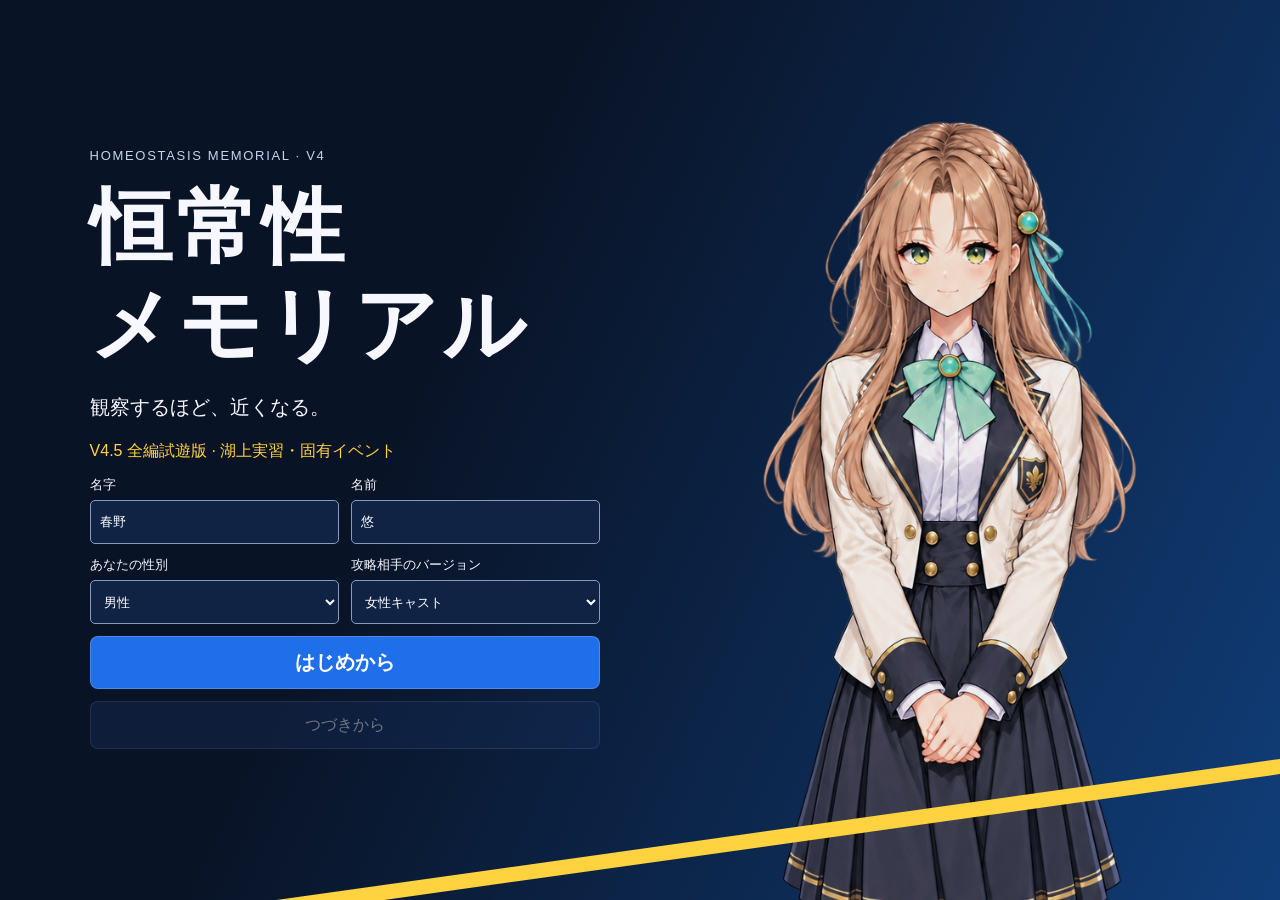
==== index.html @ cae281d7 "Normalize exported text file endings" ====
<!doctype html>
<html lang="ja"><head><meta charset="utf-8"><meta name="viewport" content="width=device-width,initial-scale=1,viewport-fit=cover"><meta name="theme-color" content="#0B1020"><title>恒常性メモリアル V4</title><link rel="stylesheet" href="style-v4.css"><link rel="stylesheet" href="stage-v4.css?v=v45lake-final2"><link rel="stylesheet" href="full-v4.css?v=v45lake-final2"></head>
<body><main id="app">
<section id="title-screen" class="screen title-screen">
 <div class="title-art" aria-hidden="true"><img id="title-art" alt=""></div>
 <div class="title-copy"><p class="eyebrow">HOMEOSTASIS MEMORIAL · V4</p><h1>恒常性<br>メモリアル</h1><p class="tagline">観察するほど、近くなる。</p><span class="edition">V4.5 全編試遊版 · 湖上実習・固有イベント</span>
 <form id="start-form"><label>名字<input id="player-sei" value="春野" maxlength="12" autocomplete="off"></label><label>名前<input id="player-mei" value="悠" maxlength="12" autocomplete="off"></label>
 <label>あなたの性別<select id="player-gender"><option value="male">男性</option><option value="female">女性</option></select></label>
 <label>攻略相手のバージョン<select id="cast-gender"><option value="female">女性キャスト</option><option value="male">男性キャスト</option></select></label>
 <button type="submit" class="primary">はじめから</button></form>
 <button id="load-title">つづきから</button><p id="title-status" role="status"></p></div>
</section>
<section id="game-screen" class="screen" hidden>
 <div id="scene-background" class="scene-background"></div><div class="color-wash"></div>
 <header class="hud"><div class="date-tag"><strong id="date-text"></strong><span id="time-text"></span></div><span id="place-text"></span><div class="tools"><button id="map-button">マップ</button><button id="history-button">履歴</button><button id="notebook-button">手帳</button><button id="save-button">保存</button><button id="settings-button" aria-label="設定">設定</button></div><div id="status-strip" class="status-strip" role="group" aria-label="現在の能力とストレス"></div></header>
 <div id="cast-stage" class="portrait-area" aria-hidden="true"></div>
 <div id="status-toast" role="status"></div>
 <div id="growth-feedback" role="status" aria-live="polite" aria-atomic="true" hidden></div>
 <button id="dialogue" class="dialogue" aria-label="台詞を進める"><span id="speaker"></span><span id="dialogue-text"></span><span class="next-mark" aria-hidden="true">▼</span></button>
 <section id="choice-panel" class="choice-panel" aria-label="選択肢" hidden><h2 id="question"></h2><div id="choice-buttons"></div></section>
 <section id="activity-panel" hidden aria-label="試験・体育祭"></section>
 <section id="milestone" class="milestone" hidden><p id="completion-eyebrow" class="eyebrow"></p><h2 id="completion-title"></h2><p id="completion-text"></p><button id="milestone-notebook">生徒手帳を見る</button><button id="back-title">タイトルへ</button></section>
 <div id="transition" class="transition" hidden><span id="transition-title"></span></div>
</section>
</main>
<dialog id="modal"><div class="modal-heading"><h2 id="modal-title"></h2><button id="close-modal" aria-label="閉じる">閉じる</button></div><div id="modal-content"></div></dialog>
<script src="source-version.js?v=v45lake-final2"></script><script src="game-v4.js?v=v45lake-final2"></script><script src="backgrounds.js?v=night-20261017"></script><script src="characters.js"></script><script src="stage-metrics.js"></script><script src="asset-manifest.js?v=v45lake-final2"></script><script src="rng-v4.js"></script><script src="localization-v4.js?v=v45lake-final2"></script><script src="performance-assets-v45.js?v=20261018"></script><script src="performance-cues-v45.js?v=20261018"></script><script src="presentation-v45.js?v=performance-20261018"></script><script src="core-v45.js?v=v45lake-final2"></script><script src="playtest-content-v4.js?v=v45lake-final2"></script><script src="playtest-revision-v4.js?v=v45lake-final2"></script><script src="v45-runtime-policy.js?v=bgm-context-20261017"></script><script src="v45-display-patches.js"></script><script src="playtest-revision-v45.js?v=solo-walk-20261018"></script><script src="lake-sprites-v45.js"></script><script src="audio-v4.js?v=v45lake-final2"></script><script src="growth-feedback-v4.js?v=growth-floor-20261017"></script><script src="game-widgets-v4.js?v=v45lake-final2"></script><script src="date-invitation-v45.js?v=20261017"></script><script src="choice-presentation-v45.js?v=20261017"></script><script src="app-v45.js?v=performance-20261018"></script>
</body></html>
---- style-v4.css ----
:root{color-scheme:dark;--blue:#1F6FEB;--yellow:#FFD23F;--ink:#0B1020;--paper:#f7f8ff;font-family:-apple-system,BlinkMacSystemFont,"Hiragino Kaku Gothic ProN","Yu Gothic",sans-serif}*{box-sizing:border-box}body{margin:0;background:var(--ink);color:var(--paper);overflow:hidden}button,input,select{font:inherit}button{min-height:48px;padding:12px 22px;border:1px solid #a5bce155;border-radius:8px;background:#162d58;color:white;cursor:pointer;touch-action:manipulation}button:hover{background:#21447b}button:focus-visible,input:focus-visible,select:focus-visible{outline:3px solid var(--yellow);outline-offset:3px}button:disabled{opacity:.4;cursor:default}[hidden]{display:none!important}.screen{position:relative;width:100%;height:100dvh;min-height:500px;overflow:hidden}.title-screen{display:flex;align-items:center;background:linear-gradient(115deg,#091326 35%,#103d78)}.title-screen:after{content:"";position:absolute;width:150%;height:15px;background:var(--yellow);bottom:7%;left:-10%;transform:rotate(-8deg)}.title-copy{position:relative;z-index:2;margin:0 7%;width:min(510px,49%)}.eyebrow{font-size:13px;letter-spacing:.13em;color:#c7d4ed}h1{font-size:clamp(40px,6.5vw,82px);line-height:1.2;letter-spacing:.05em;margin:15px 0}h2{font-size:24px}.tagline{font-size:20px}.edition{display:inline-block;color:var(--yellow);margin-bottom:14px}form{display:grid;grid-template-columns:1fr 1fr;gap:12px}label{font-size:13px;display:grid;gap:6px}input,select{width:100%;min-height:44px;border:1px solid #859cc0;background:#102344;color:white;padding:9px;border-radius:5px}.primary{grid-column:1/-1;background:var(--blue);font-weight:700;font-size:20px}#load-title{margin-top:12px;width:100%}.title-art{position:absolute;right:-8%;top:5%;height:160%;width:68%;opacity:.95}.title-art img{height:100%;width:100%;object-fit:contain}.scene-background{position:absolute;inset:0;background:radial-gradient(ellipse at 20% 10%,#83a0b8,#30576b 60%,#102944)}.scene-background[data-place=gate]{background:linear-gradient(170deg,#efa97d,#a2bac8 45%,#314e58)}.scene-background[data-place=roof]{background:linear-gradient(#83b5df,#d5e2f0 62%,#577d9b)}.scene-background[data-place=class],.scene-background[data-place=library]{background:linear-gradient(115deg,#c5c7aa,#a0bec7 60%,#547481)}.scene-background[data-place=camp]{background:linear-gradient(#e0a57e,#4d7862 65%,#a37c54)}.scene-background[data-place^=dream]{background:radial-gradient(ellipse,#f1ecff,#7f95b4 70%,#66627d)}.color-wash{position:absolute;inset:0;background:linear-gradient(0deg,#071020bb,transparent 65%)}.hud{position:absolute;z-index:4;top:0;left:0;right:0;display:flex;align-items:center;gap:22px;padding:18px 24px;background:linear-gradient(#071020dd,transparent)}.date-tag{display:grid;background:var(--blue);padding:12px 26px;transform:skew(-8deg);box-shadow:6px 5px 0 #09172f}.date-tag strong{font-size:24px;color:var(--yellow)}.date-tag span{font-size:13px}.tools{display:flex;gap:8px;margin-left:auto}.tools button{padding:8px 14px;background:#0b1729e8}.portrait-area{position:absolute;inset:0 0 3%;pointer-events:none;overflow:hidden}#portrait{position:absolute;top:7%;left:50%;height:153%;width:auto;max-width:none;transform:translateX(-50%);object-fit:contain}.dialogue{position:absolute;z-index:5;left:3%;right:3%;bottom:3%;width:94%;min-height:27%;height:auto;text-align:left;padding:40px 48px 34px;background:#0b1425f7;border:2px solid #6b9edb;border-left:9px solid var(--blue);border-radius:2px;box-shadow:0 10px 50px #0008;white-space:normal}.dialogue:hover{background:#101b2ff7}#speaker{display:block;position:absolute;top:-25px;left:20px;min-width:150px;padding:6px 25px;background:var(--blue);font-size:20px;font-weight:700;transform:skew(-8deg)}#dialogue-text{display:block;font-size:clamp(19px,2vw,25px);line-height:1.8;white-space:pre-wrap}.next-mark{position:absolute;right:22px;bottom:15px;color:var(--yellow)}.choice-panel{position:absolute;z-index:6;right:4%;top:23%;width:min(640px,65%);max-height:70%;overflow:auto;padding:15px;background:#0b1020e8}.choice-panel h2{margin:8px 10px 20px;font-size:21px}.choice-panel #choice-buttons{display:grid;gap:10px}.choice-panel button{min-height:64px;text-align:left;background:#1558b6;border-left:6px solid white;font-size:18px}.choice-panel button:active{border-color:var(--yellow);transform:translateX(-3px)}.milestone{position:absolute;z-index:9;inset:15%;padding:30px;background:#0b1020f5;text-align:center;border:2px solid var(--blue)}#status-toast{position:absolute;z-index:5;top:125px;left:25px;font-size:14px;max-width:300px;background:#0b1020dc;padding:10px 15px;border-left:4px solid var(--yellow)}#status-toast:empty{display:none}.transition{position:absolute;z-index:15;inset:0;background:#0b1020e8;display:grid;place-items:center;pointer-events:auto}#transition-title{font-size:30px;font-weight:700;transform:rotate(-8deg);border-bottom:7px solid var(--yellow);padding:30px}dialog{width:min(900px,94vw);max-height:88dvh;background:#0e1a30;border:2px solid #4679bc;color:white;padding:24px}dialog::backdrop{background:#020711b8}.modal-heading{display:flex;justify-content:space-between;align-items:center;gap:15px}.modal-heading h2{margin:0}#modal-content{overflow:auto;max-height:65vh;padding:15px 0}.stat-grid,.people-grid{display:grid;grid-template-columns:repeat(3,1fr);gap:10px}.stat-card,.person-card{background:#152d50;padding:16px;border-left:4px solid var(--blue)}.stat-card b{display:block;font-size:30px;color:var(--yellow)}.person-card p{font-size:14px}.history-line{border-bottom:1px solid #55749c55;padding:14px 0}.history-line strong{color:var(--yellow)}.settings-row{display:flex;align-items:center;justify-content:space-between;margin:16px 0;gap:20px}.settings-row input{width:120px}.error{color:#ffd5aa;white-space:pre-wrap}
@media(max-width:700px){.hud{padding:10px;gap:8px;flex-wrap:wrap}.date-tag{padding:8px 15px}.date-tag strong{font-size:17px}.tools{gap:4px}.tools button{padding:6px 9px;font-size:12px}.title-copy{width:80%;margin:0 7%;text-shadow:0 2px 20px #000}.title-art{right:-32%;opacity:.35;width:100%}h1{font-size:50px}.dialogue{padding:28px 20px 24px;min-height:30%}.choice-panel{width:90%;right:5%;top:23%}.choice-panel button{font-size:16px;min-height:55px}.stat-grid,.people-grid{grid-template-columns:repeat(2,1fr)}#place-text{display:none}.milestone{inset:17% 5%;padding:20px}}@media(prefers-reduced-motion:reduce){*{scroll-behavior:auto!important;animation:none!important;transition:none!important}}
---- stage-v4.css ----
/* Stage lifecycle and compact dialogue revision. */
#cast-stage{overflow:hidden}
#cast-stage{top:var(--cast-safe-top,110px)}
#transition-title:empty{display:none}
#status-toast{top:calc(var(--hud-bottom,100px) + 5px);left:3%;right:3%;max-width:none;width:fit-content;max-height:none;font-size:13px;padding:7px 12px}
.cast-slot{position:absolute;top:0;height:100%;transform:translateX(-50%);pointer-events:none;z-index:1}
#cast-stage .cast-portrait{position:absolute;left:50%;top:var(--cast-top,7%);height:var(--cast-height,153%);width:auto;max-width:none;transform:translateX(-50%) scale(1);transform-origin:50% 20%;transition:filter .18s ease,transform .18s ease;filter:none}
#cast-stage .cast-slot.inactive .cast-portrait{filter:grayscale(1) brightness(.7);transform:translateX(-50%) scale(.94)}
.cast-slot.speaking{z-index:3}
#cast-stage[data-count="2"]{--cast-height:145%;--cast-top:9%}
#cast-stage[data-count="3"]{--cast-height:138%;--cast-top:12%}
#cast-stage[data-count="4"]{--cast-height:130%;--cast-top:16%}
#cast-stage[data-count="5"],#cast-stage[data-count="6"]{--cast-height:120%;--cast-top:20%}
#cast-stage[data-count="7"],#cast-stage[data-count="8"]{--cast-height:110%;--cast-top:23%}
.dialogue{min-height:130px;height:auto;max-height:38%;padding:30px 34px 25px;overflow:visible;display:block}
#dialogue-text{font-size:clamp(19px,2vw,25px);line-height:1.7}
.choice-panel:has(.campus-map){left:4%;right:4%;top:20%;width:auto;max-height:76%;padding:16px 22px}
.campus-map{display:grid;grid-template-columns:repeat(4,minmax(0,1fr));grid-template-rows:auto 44px auto auto;gap:12px;position:relative;padding:10px;border:1px solid #6d95c488;background:linear-gradient(90deg,transparent 49.6%,#a7bbd944 49.6%,#a7bbd944 50.4%,transparent 50.4%),#102540}
#choice-buttons .campus-map button,.campus-map button{display:flex;flex-direction:column;align-items:flex-start;justify-content:center;gap:7px;min-height:125px;padding:14px;background:#174a79;border:1px solid #8faccc;border-top:5px solid #71aeeb;border-radius:5px;white-space:normal;text-align:left}
.campus-map strong{font-size:18px;color:#fff}.campus-map span{font-size:14px;color:#ffd96a}.campus-map small{font-size:12px;color:#ccd7e7;line-height:1.5}
.campus-map button:hover,.campus-map button:focus-visible{background:#2369a1;border-color:#ffd23f}
.map-roof{grid-column:1;grid-row:1}.map-library{grid-column:2;grid-row:1}.map-lab{grid-column:3;grid-row:1}.map-workshop{grid-column:4;grid-row:1}
.map-infirmary{grid-column:1;grid-row:3}.map-cookroom{grid-column:2;grid-row:3}.map-gym{grid-column:3;grid-row:3}.map-field{grid-column:4;grid-row:3}
.map-courtyard{grid-column:1/-1;grid-row:2;display:grid;place-items:center;border-block:2px dashed #a0b3cd;color:#d5dfed;font-size:14px;letter-spacing:.12em}
.map-detail{grid-column:1/-1;grid-row:4;font-size:14px;margin:4px;line-height:1.7}
.map-legend{display:grid;grid-template-columns:1fr 1fr;gap:10px;font-size:14px}.map-legend dt{font-weight:bold}.map-legend dd{margin:0}
@media(max-width:700px){
 .dialogue{min-height:115px;max-height:42%;padding:28px 20px 22px}
 .campus-map{grid-template-columns:repeat(2,minmax(0,1fr));grid-template-rows:none;gap:8px}
 .campus-map button{grid-column:auto;grid-row:auto;min-height:110px}
 .map-courtyard,.map-detail{grid-column:1/-1;grid-row:auto}
 .choice-panel:has(.campus-map){top:19%;max-height:77%;padding:10px}
}
@media(prefers-reduced-motion:reduce){#cast-stage .cast-portrait{transition:none}}


/* Shared virtual ground line, calibrated from neutral masters. */
#cast-stage .cast-portrait{height:calc(var(--cast-height,153%) * var(--height-ratio,1));top:calc(var(--cast-top,7%) + var(--cast-height,153%) - var(--cast-height,153%) * var(--height-ratio,1) * var(--bottom-anchor,1));transform-origin:50% 12%}
#cast-stage[data-count]{--cast-top:4%}

/* Leave the previous dialogue tap area clear; longer menus scroll upward. */
.choice-panel:not(:has(.campus-map)){
 top:auto;
 bottom:calc(max(3%,env(safe-area-inset-bottom)) + clamp(128px,16vh,160px) + 12px);
 max-height:min(70%,calc(97% - var(--cast-safe-top,110px) - clamp(128px,16vh,160px) - 24px));
}
---- full-v4.css ----
/* Handbook, exam and sports-day panels. Conversation choices retain bottom alignment. */
.handbook-tabs{display:flex;gap:8px;flex-wrap:wrap;margin:12px 0 18px;position:sticky;top:0;background:#0e1a30;z-index:1;padding:8px 0}
.handbook-tabs button[aria-selected=true]{background:#1f6feb;border-color:#ffd23f}
.handbook-body h3{color:#ffd23f}.handbook-body p,.handbook-body li{line-height:1.8}.handbook-body ul{padding-left:24px}
.notebook-grid{display:grid;grid-template-columns:repeat(2,minmax(0,1fr));gap:14px}.notebook-grid .person-card{min-width:0}.person-card button{margin:8px 8px 0 0}
.book-row{background:#152d50;border-left:4px solid #1f6feb;padding:12px 18px;margin:12px 0}.book-row h3{margin:4px 0}.book-row p{white-space:pre-wrap}
.identity-layout{display:grid;grid-template-columns:1fr 1fr;gap:22px}.identity-options{display:grid;grid-template-columns:1fr 1fr;gap:8px}.identity-options button[aria-pressed=true]{border-color:#ffd23f;background:#1f6feb}.identity-confirm{width:100%;margin-top:14px}
.stat-radar{display:block;width:min(340px,90%);height:auto;margin:12px auto}.radar-summary{text-align:center}
#activity-panel{position:absolute;z-index:7;left:4%;right:4%;top:calc(var(--hud-bottom,100px) + 12px);bottom:3%;overflow:auto;background:#0b1425fa;border:2px solid #6b9edb;padding:22px 28px}
.exam-paper{max-width:880px;margin:auto}.exam-paper h2{font-size:24px;line-height:1.6}.exam-options{display:grid;grid-template-columns:1fr 1fr;gap:14px;margin:28px 0}.exam-options button{min-height:90px;font-size:20px;text-align:left;background:#1558b6;border-left:6px solid #fff}.exam-paper progress,.mini-game progress{width:100%;height:14px;accent-color:#ffd23f}
.mini-game{max-width:940px;margin:auto}.mini-status{font-size:22px;line-height:1.6}.dash-pad{display:block;width:100%;min-height:320px;background:#1f6feb;font-size:32px}.dash-pad.waiting{background:#152d50}.dash-pad.go{background:#ffd23f;color:#0b1020}.borrow-cards{display:grid;grid-template-columns:repeat(3,1fr);gap:12px}.borrow-cards button{display:grid;justify-items:center;overflow:hidden;padding:8px;min-height:170px}.borrow-cards img{width:95px;height:130px;object-fit:cover;object-position:50% 5%;background:#153250}.borrow-cards span{font-size:18px}.mini-countdown{color:#ffd23f;font-size:22px}.pair-feet{display:flex;gap:24px}.pair-feet button{width:50%;min-height:210px;font-size:45px}.pair-feet .beat-active{background:#ffd23f;color:#0b1020}.pair-beat{font-size:30px;color:#ffd23f}
#game-screen.dreaming .scene-background{filter:blur(2px) saturate(.6)}#game-screen.dreaming .color-wash{background:radial-gradient(ellipse at 30% 20%,#fff7 0,transparent 60%),linear-gradient(0deg,#d3c4f088,#07102044);pointer-events:none}
#game-screen[data-dream=xmas] .color-wash{background-image:radial-gradient(circle,#fff9 2px,transparent 3px),linear-gradient(0deg,#d3c4f088,#07102044);background-size:65px 90px,100% 100%}
.transition[data-kind=white],.transition[data-kind=dream]{background:#f3eff7e8;color:#14203a}.transition[data-kind=place]{background:#0b1020a8}.transition[data-kind=cutin] #transition-title{border-block:5px solid #ffd23f}
#game-screen[data-holiday=true] .date-tag{background:#ffd23f;color:#0b1020}#game-screen[data-holiday=true] .date-tag strong{color:#0b1020}
#milestone{overflow:auto}#milestone p{line-height:1.8}
@media(max-width:700px){.notebook-grid,.identity-layout{grid-template-columns:1fr}.identity-options button{font-size:14px;padding:10px 6px}.exam-options{gap:8px}.exam-options button{font-size:16px;min-height:80px;padding:12px}.borrow-cards{grid-template-columns:repeat(2,1fr)}#activity-panel{padding:16px}.dash-pad{min-height:240px}.handbook-tabs{gap:4px}.handbook-tabs button{padding:8px 10px}}

.borrow-cards .mini-face{display:block;position:relative;overflow:hidden;width:150px;height:135px;background:#183652}
.borrow-cards .mini-face img{position:absolute;left:50%;top:-7px;transform:translateX(-50%);width:420px;height:auto;max-width:none;object-fit:initial;background:none}

.character-sheet{height:49vh;margin:0;background:linear-gradient(120deg,#13294b,#213f69);text-align:center;border-left:5px solid #ffd23f}.character-sheet img{height:100%;max-width:100%;object-fit:contain}

.face-icon{display:inline-block;position:relative;overflow:hidden;width:44px;height:44px;flex:0 0 44px;border-radius:50%;background:#17395b;border:1px solid #729ed0;vertical-align:middle}
.face-icon img{position:absolute;left:50%;top:-3px;transform:translateX(-50%);width:140px;height:auto;max-width:none;pointer-events:none}
.choice-panel .person-choice{display:flex;align-items:center;gap:14px}.choice-panel button:disabled{opacity:.82;cursor:default}
.map-intel{display:flex;flex-direction:row;flex-wrap:wrap;align-items:center;gap:7px;max-width:100%}.intel-person{display:flex;align-items:center;flex:0 0 auto}.map-intel .face-icon{width:32px;height:32px;flex-basis:32px}.map-intel .face-icon img{width:102px;top:-2px}

#choice-buttons:has(.person-choice){grid-template-columns:repeat(2,minmax(0,1fr))}#choice-buttons:has(.person-choice)>button:not(.person-choice){grid-column:1/-1}

/* Several explicitly named people share one compact identity group. */
.choice-faces{display:flex;align-items:center;flex-wrap:wrap;gap:4px;flex:0 0 68px}
.choice-faces .face-icon{width:32px;height:32px;flex-basis:32px}
.choice-faces .face-icon img{width:102px;top:-2px}

/* Persistent public abilities are part of HUD bounds, keeping character heads below them. */
.hud{flex-wrap:wrap;row-gap:8px}
.status-strip{display:flex;flex:1 0 100%;align-items:center;flex-wrap:wrap;gap:6px 18px;padding:6px 12px;background:#0b1729e8;border-left:3px solid #6da9ff;font-size:12px;line-height:1.4;pointer-events:none}
.status-strip>span{display:inline-flex;align-items:baseline;gap:6px;white-space:nowrap;color:#d7e4f7}
.status-strip strong{color:#ffd23f;font-size:14px;font-variant-numeric:tabular-nums;min-width:2ch}
@media(max-width:700px){.status-strip{gap:4px 12px;padding:5px 8px;font-size:11px}.status-strip strong{font-size:13px}}

#status-toast .stat-rise,#status-toast .stat-fall{display:inline-block;margin-right:14px;font-weight:700;font-variant-numeric:tabular-nums}
#status-toast .stat-rise{color:#aff2bd}#status-toast .stat-fall{color:#ffd09a}
.scene-background[data-rain=outdoor]::after{content:"";position:absolute;inset:0;pointer-events:none;background-image:repeating-linear-gradient(106deg,transparent 0 24px,#d8eaff88 25px,transparent 26px 55px);background-size:170px 240px;animation:rainfall .55s linear infinite;opacity:.55}
.scene-background[data-rain=outdoor],.scene-background[data-rain=indoor]{filter:brightness(.72) saturate(.65)}
@keyframes rainfall{to{background-position:-70px 240px}}
@media(prefers-reduced-motion:reduce){.scene-background[data-rain=outdoor]::after{animation:none}}

/* Small phone screens keep named choices readable rather than squeezing two columns. */
.choice-panel .person-choice>span:last-child{min-width:0;flex:1}
@media(max-width:550px){#choice-buttons:has(.person-choice){grid-template-columns:minmax(0,1fr)}}

/* Three-interval running challenge and two visible timing circles. */
.dash-track{height:64px;margin:22px 18px;position:relative;background:#0c1a31;border:2px solid #638bc1;border-radius:12px;overflow:visible}
.dash-zone{position:absolute;top:0;bottom:0;background:#ffd23f66;border-inline:3px solid #ffd23f}
.dash-marker{position:absolute;top:-8px;bottom:-8px;width:7px;background:#fff;box-shadow:0 0 10px #fff;border-radius:3px;transform:translateX(-50%)}
.mini-game .dash-pad{min-height:160px}.dash-round{font-size:20px;color:#d7e6ff}
.pair-feet button{position:relative;overflow:hidden;min-height:250px;touch-action:manipulation;background:#163665}
.rhythm-target,.approach-ring{position:absolute;top:50%;left:50%;width:76px;height:76px;transform:translate(-50%,-50%);border:4px solid #90b8e6;border-radius:50%;pointer-events:none}
.approach-ring{border-color:#ffd23f}.rhythm-label{position:relative;z-index:1;font-size:27px;font-weight:bold;pointer-events:none}
.pair-feet .beat-active{background:#225086;color:#fff}.pair-feet .beat-active .rhythm-target{box-shadow:0 0 20px #ffd23f88}
.inference-guide{border-left:4px solid #ffd23f;background:#172d4b;padding:10px 16px;margin:12px 0}.inference-guide p{margin-top:0}
.person-card .infer-primary{background:#1f6feb;border:2px solid #ffd23f;display:block;min-width:180px}
.person-card details{margin-top:14px}.person-card summary{cursor:pointer;padding:10px 0;min-height:44px;color:#cfe3ff}
.tools button[data-inference=ready]::after{content:'●';font-size:9px;color:#ffd23f;margin-left:5px;vertical-align:top}
@media(max-width:550px){.pair-feet{gap:12px}.pair-feet button{min-height:210px}.rhythm-target,.approach-ring{width:60px;height:60px}.mini-game .dash-pad{min-height:120px}}

.preference-note{background:#10213c;border-left:3px solid #8ebaff;padding:9px 12px;line-height:1.7;color:#d6e8ff}

.inference-story{padding:10px 16px;background:#152d50;border-left:4px solid #ffd23f;margin-bottom:16px}.inference-story>.face-icon{float:left;margin-right:14px}.inference-story p,.inference-story li{line-height:1.8}#inference-start{background:#1f6feb;border-color:#ffd23f;margin-right:12px}#inference-later{margin-top:10px}

/* Growth stays readable across scene wipes and never intercepts a dialogue/menu tap. */
#growth-feedback{position:absolute;z-index:10;left:3%;width:fit-content;max-width:min(430px,94%);padding:12px 18px;background:#101f39f5;border:1px solid #8bb8f4;border-left:5px solid #ffd23f;box-shadow:0 8px 26px #02081788;pointer-events:none;overflow:auto;animation:growth-pop 3.4s both}
.growth-heading{display:block;font-size:17px;color:#ffd23f;margin-bottom:7px;letter-spacing:.06em}
.growth-values{display:flex;flex-wrap:wrap;gap:8px 20px}
.growth-values>span{display:grid;grid-template-columns:auto auto;gap:0 9px;align-items:baseline;font-size:15px;font-weight:600}
.growth-values b{font-size:23px;font-variant-numeric:tabular-nums}.growth-values small{grid-column:1/-1;color:#d5e3f6;font-size:12px;font-weight:400;font-variant-numeric:tabular-nums}
.growth-rise{color:#b8ffd0}.growth-fall{color:#ffcfab}
#status-strip .stat-gain-flash{animation:stat-gain-flash 1.1s ease-out}#status-strip .stat-loss-flash{animation:stat-loss-flash 1.1s ease-out}
@keyframes growth-pop{0%{opacity:0;transform:translateY(14px) scale(.94)}9%{opacity:1;transform:translateY(-3px) scale(1.02)}15%,85%{opacity:1;transform:translateY(0) scale(1)}100%{opacity:0;transform:translateY(-12px) scale(1)}}
@keyframes stat-gain-flash{0%,35%{color:#b8ffd0;text-shadow:0 0 12px #6dff9f;transform:scale(1.25)}100%{color:#ffd23f;text-shadow:none;transform:scale(1)}}
@keyframes stat-loss-flash{0%,35%{color:#ffcfab;transform:scale(1.15)}100%{color:#ffd23f;transform:scale(1)}}
@media(max-width:550px){#growth-feedback{padding:10px 14px;max-width:94%}.growth-heading{font-size:15px}.growth-values{gap:6px 15px}.growth-values>span{font-size:13px}.growth-values b{font-size:20px}}
@media(prefers-reduced-motion:reduce){#growth-feedback{animation:none}#status-strip .stat-gain-flash,#status-strip .stat-loss-flash{animation:none;color:#b8ffd0}#status-strip .stat-loss-flash{color:#ffcfab}}
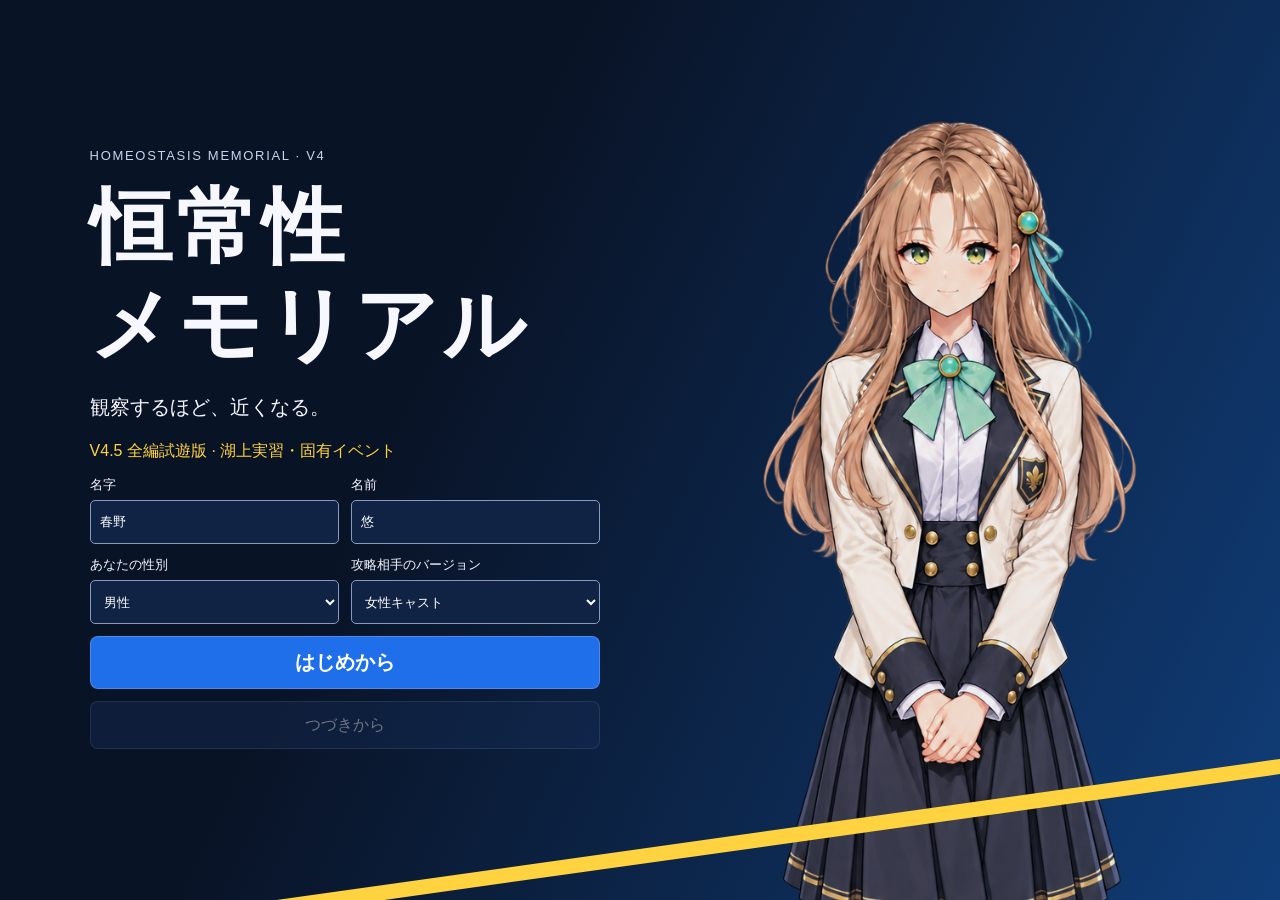
==== commit b7add07a: "Keep mobile game HUD visible when starting or resuming" ====
--- a/index.html
+++ b/index.html
@@ -24,5 +24,5 @@
 </section>
 </main>
 <dialog id="modal"><div class="modal-heading"><h2 id="modal-title"></h2><button id="close-modal" aria-label="閉じる">閉じる</button></div><div id="modal-content"></div></dialog>
-<script src="source-version.js?v=v45lake-final2"></script><script src="game-v4.js?v=v45lake-final2"></script><script src="backgrounds.js?v=night-20261017"></script><script src="characters.js"></script><script src="stage-metrics.js"></script><script src="asset-manifest.js?v=v45lake-final2"></script><script src="rng-v4.js"></script><script src="localization-v4.js?v=v45lake-final2"></script><script src="performance-assets-v45.js?v=20261018"></script><script src="performance-cues-v45.js?v=20261018"></script><script src="presentation-v45.js?v=performance-20261018"></script><script src="core-v45.js?v=v45lake-final2"></script><script src="playtest-content-v4.js?v=v45lake-final2"></script><script src="playtest-revision-v4.js?v=v45lake-final2"></script><script src="v45-runtime-policy.js?v=bgm-context-20261017"></script><script src="v45-display-patches.js"></script><script src="playtest-revision-v45.js?v=solo-walk-20261018"></script><script src="lake-sprites-v45.js"></script><script src="audio-v4.js?v=v45lake-final2"></script><script src="growth-feedback-v4.js?v=growth-floor-20261017"></script><script src="game-widgets-v4.js?v=v45lake-final2"></script><script src="date-invitation-v45.js?v=20261017"></script><script src="choice-presentation-v45.js?v=20261017"></script><script src="app-v45.js?v=performance-20261018"></script>
+<script src="source-version.js?v=v45lake-final2"></script><script src="game-v4.js?v=v45lake-final2"></script><script src="backgrounds.js?v=night-20261017"></script><script src="characters.js"></script><script src="stage-metrics.js"></script><script src="asset-manifest.js?v=v45lake-final2"></script><script src="rng-v4.js"></script><script src="localization-v4.js?v=v45lake-final2"></script><script src="performance-assets-v45.js?v=20261018"></script><script src="performance-cues-v45.js?v=20261018"></script><script src="presentation-v45.js?v=performance-20261018"></script><script src="core-v45.js?v=v45lake-final2"></script><script src="playtest-content-v4.js?v=v45lake-final2"></script><script src="playtest-revision-v4.js?v=v45lake-final2"></script><script src="v45-runtime-policy.js?v=bgm-context-20261017"></script><script src="v45-display-patches.js"></script><script src="playtest-revision-v45.js?v=solo-walk-20261018"></script><script src="lake-sprites-v45.js"></script><script src="audio-v4.js?v=v45lake-final2"></script><script src="growth-feedback-v4.js?v=growth-floor-20261017"></script><script src="game-widgets-v4.js?v=v45lake-final2"></script><script src="date-invitation-v45.js?v=20261017"></script><script src="choice-presentation-v45.js?v=20261017"></script><script src="app-v45.js?v=public-scroll-20261020"></script>
 </body></html>
